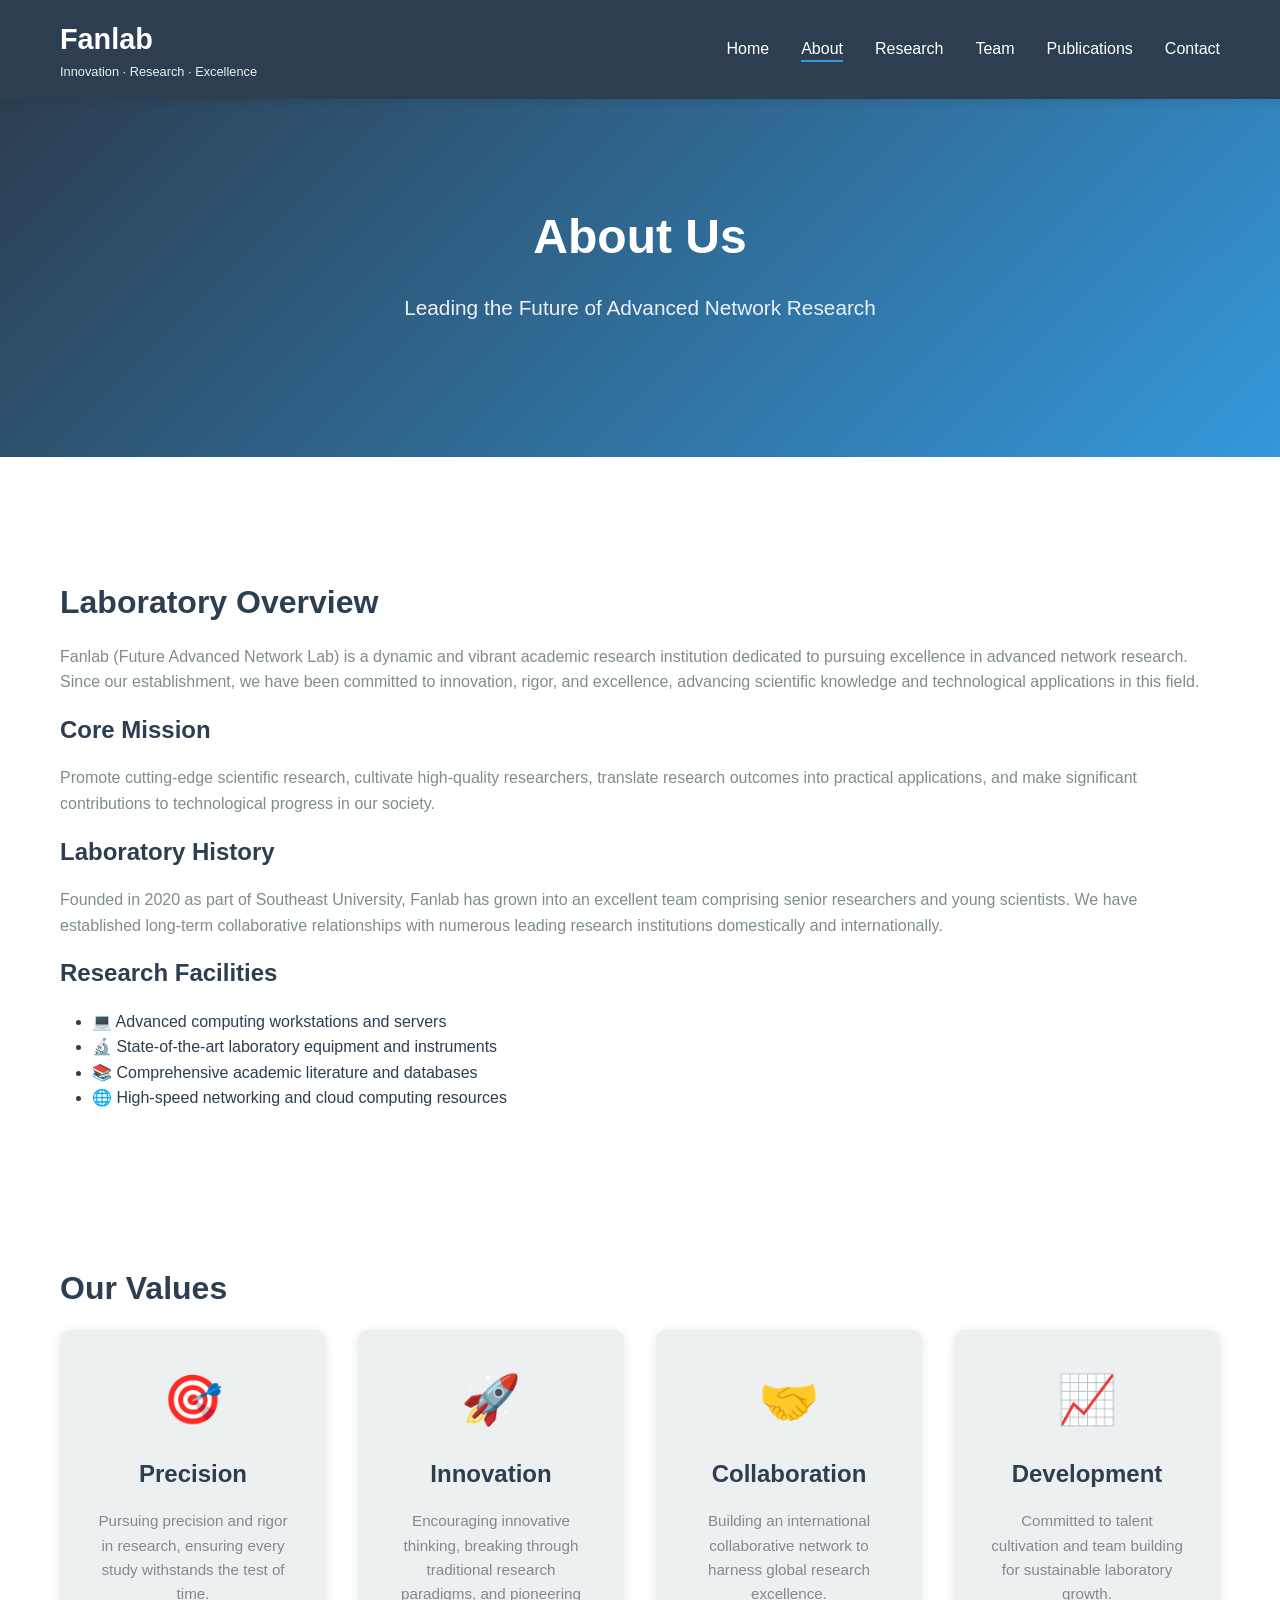
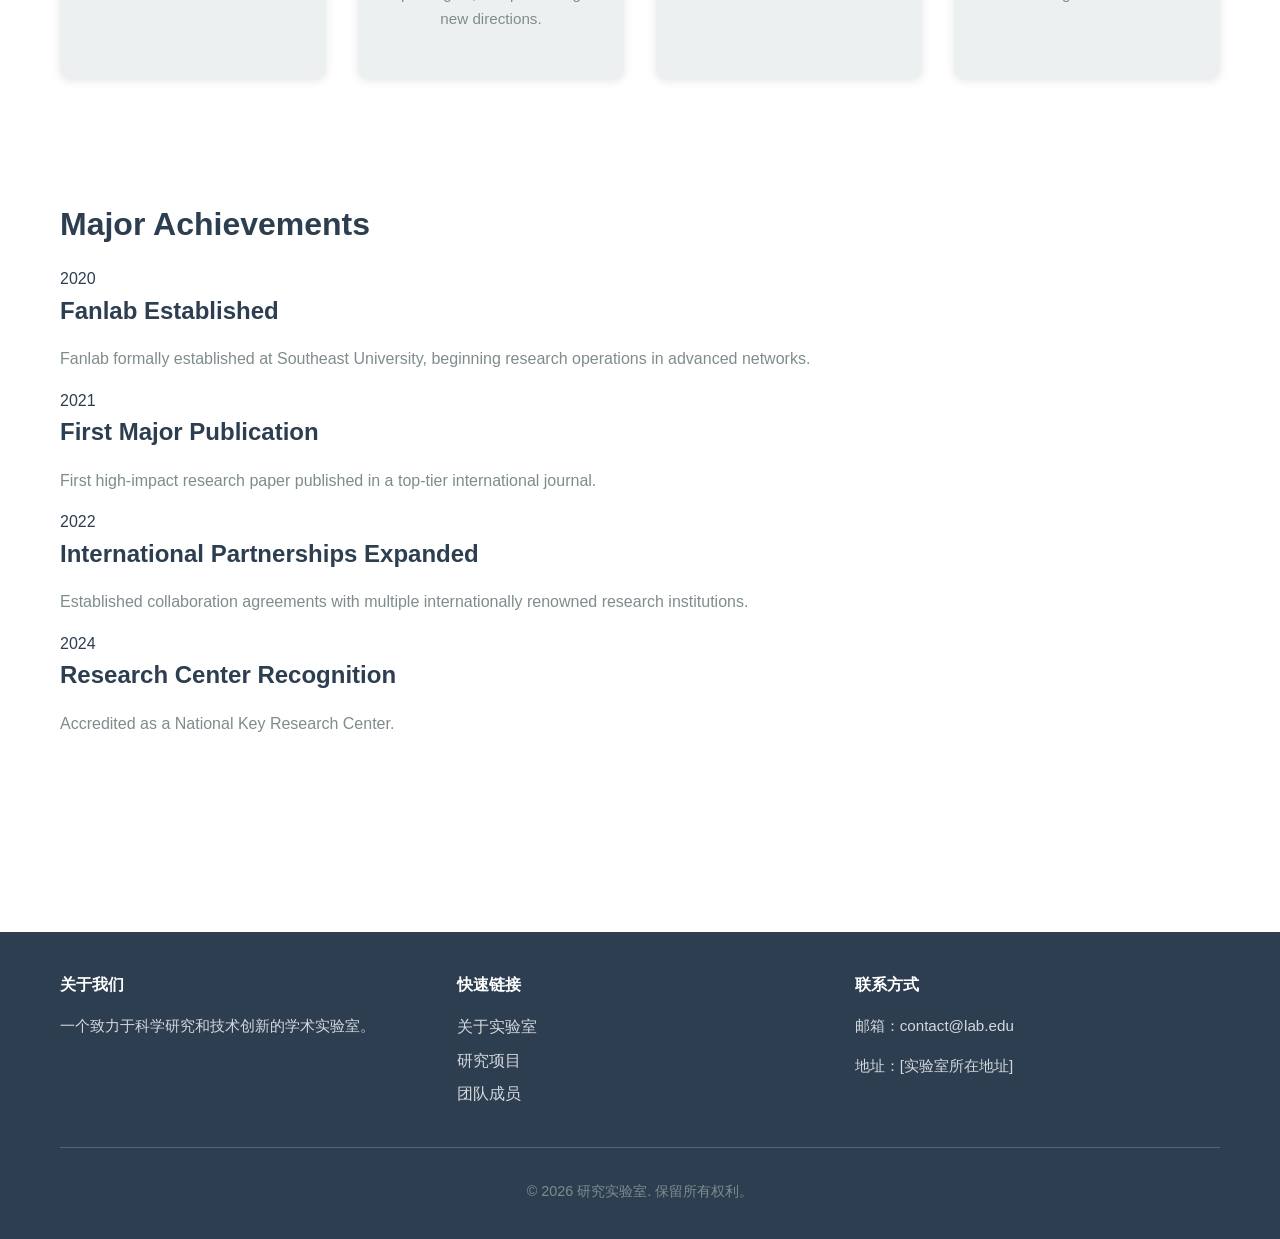
==== pages/about.html @ 56705c12 "update with fablab info" ====
<!DOCTYPE html>
<html lang="en">
<head>
    <meta charset="UTF-8">
    <meta name="viewport" content="width=device-width, initial-scale=1.0">
    <meta name="description" content="About Fanlab - Future Advanced Network Lab">
    <title>About Fanlab</title>
    <link rel="stylesheet" href="../css/style.css">
    <link rel="stylesheet" href="../css/responsive.css">
</head>
<body>
    <!-- 导航栏 -->
    <nav class="navbar">
        <div class="nav-container">
            <div class="logo">
                <h1>Fanlab</h1>
                <p class="tagline">Innovation · Research · Excellence</p>
            </div>
            <button class="menu-toggle" id="menuToggle">☰</button>
            <ul class="nav-menu" id="navMenu">
                <li><a href="../index.html">Home</a></li>
                <li><a href="about.html" class="active">About</a></li>
                <li><a href="research.html">Research</a></li>
                <li><a href="team.html">Team</a></li>
                <li><a href="publications.html">Publications</a></li>
                <li><a href="contact.html">Contact</a></li>
            </ul>
        </div>
    </nav>

    <!-- Hero Section for About -->
    <section class="hero">
        <div class="hero-content">
            <h1>About Us</h1>
            <p>Leading the Future of Advanced Network Research</p>
        </div>
    </section>

    <!-- Main Content -->
    <main>
        <section class="about-intro">
            <div class="container">
                <h2>Laboratory Overview</h2>
                <p>Fanlab (Future Advanced Network Lab) is a dynamic and vibrant academic research institution dedicated to pursuing excellence in advanced network research. Since our establishment, we have been committed to innovation, rigor, and excellence, advancing scientific knowledge and technological applications in this field.</p>
                
                <h3>Core Mission</h3>
                <p>Promote cutting-edge scientific research, cultivate high-quality researchers, translate research outcomes into practical applications, and make significant contributions to technological progress in our society.</p>

                <h3>Laboratory History</h3>
                <p>Founded in 2020 as part of Southeast University, Fanlab has grown into an excellent team comprising senior researchers and young scientists. We have established long-term collaborative relationships with numerous leading research institutions domestically and internationally.</p>

                <h3>Research Facilities</h3>
                <ul style="margin-left: 2rem; margin-bottom: 2rem;">
                    <li>💻 Advanced computing workstations and servers</li>
                    <li>🔬 State-of-the-art laboratory equipment and instruments</li>
                    <li>📚 Comprehensive academic literature and databases</li>
                    <li>🌐 High-speed networking and cloud computing resources</li>
                </ul>
            </div>
        </section>

        <section class="about-values">
            <div class="container">
                <h2>Our Values</h2>
                <div class="grid">
                    <div class="card">
                        <div class="card-icon">🎯</div>
                        <h3>Precision</h3>
                        <p>Pursuing precision and rigor in research, ensuring every study withstands the test of time.</p>
                    </div>
                    <div class="card">
                        <div class="card-icon">🚀</div>
                        <h3>Innovation</h3>
                        <p>Encouraging innovative thinking, breaking through traditional research paradigms, and pioneering new directions.</p>
                    </div>
                    <div class="card">
                        <div class="card-icon">🤝</div>
                        <h3>Collaboration</h3>
                        <p>Building an international collaborative network to harness global research excellence.</p>
                    </div>
                    <div class="card">
                        <div class="card-icon">📈</div>
                        <h3>Development</h3>
                        <p>Committed to talent cultivation and team building for sustainable laboratory growth.</p>
                    </div>
                </div>
            </div>
        </section>

        <section class="achievements">
            <div class="container">
                <h2>Major Achievements</h2>
                <div class="timeline">
                    <div class="timeline-item">
                        <div class="timeline-date">2020</div>
                        <h3>Fanlab Established</h3>
                        <p>Fanlab formally established at Southeast University, beginning research operations in advanced networks.</p>
                    </div>
                    <div class="timeline-item">
                        <div class="timeline-date">2021</div>
                        <h3>First Major Publication</h3>
                        <p>First high-impact research paper published in a top-tier international journal.</p>
                    </div>
                    <div class="timeline-item">
                        <div class="timeline-date">2022</div>
                        <h3>International Partnerships Expanded</h3>
                        <p>Established collaboration agreements with multiple internationally renowned research institutions.</p>
                    </div>
                    <div class="timeline-item">
                        <div class="timeline-date">2024</div>
                        <h3>Research Center Recognition</h3>
                        <p>Accredited as a National Key Research Center.</p>
                    </div>
                </div>
            </div>
        </section>
    </main>

    <!-- Footer -->
    <footer class="footer">
        <div class="container">
            <div class="footer-content">
                <div class="footer-section">
                    <h4>关于我们</h4>
                    <p>一个致力于科学研究和技术创新的学术实验室。</p>
                </div>
                <div class="footer-section">
                    <h4>快速链接</h4>
                    <ul>
                        <li><a href="about.html">关于实验室</a></li>
                        <li><a href="research.html">研究项目</a></li>
                        <li><a href="team.html">团队成员</a></li>
                    </ul>
                </div>
                <div class="footer-section">
                    <h4>联系方式</h4>
                    <p>邮箱：contact@lab.edu</p>
                    <p>地址：[实验室所在地址]</p>
                </div>
            </div>
            <div class="footer-bottom">
                <p>&copy; 2026 研究实验室. 保留所有权利。</p>
            </div>
        </div>
    </footer>

    <script src="../js/main.js"></script>
</body>
</html>
---- css/style.css ----
/* ============================================
   Global Styles
   ============================================ */

:root {
    --primary-color: #2c3e50;
    --secondary-color: #3498db;
    --accent-color: #e74c3c;
    --light-bg: #ecf0f1;
    --white: #ffffff;
    --text-dark: #2c3e50;
    --text-light: #7f8c8d;
    --border-color: #bdc3c7;
    --shadow: 0 2px 10px rgba(0, 0, 0, 0.1);
    --shadow-large: 0 5px 20px rgba(0, 0, 0, 0.15);
}

* {
    margin: 0;
    padding: 0;
    box-sizing: border-box;
}

html {
    scroll-behavior: smooth;
}

body {
    font-family: 'Segoe UI', Tahoma, Geneva, Verdana, sans-serif;
    line-height: 1.6;
    color: var(--text-dark);
    background-color: var(--white);
}

.container {
    max-width: 1200px;
    margin: 0 auto;
    padding: 0 20px;
}

/* ============================================
   Typography
   ============================================ */

h1, h2, h3, h4, h5, h6 {
    color: var(--primary-color);
    margin-bottom: 1rem;
    font-weight: 600;
}

h1 {
    font-size: 2.5rem;
}

h2 {
    font-size: 2rem;
}

h3 {
    font-size: 1.5rem;
}

p {
    color: var(--text-light);
    margin-bottom: 1rem;
}

a {
    text-decoration: none;
    color: var(--secondary-color);
    transition: color 0.3s ease;
}

a:hover {
    color: var(--accent-color);
}

/* ============================================
   Navigation
   ============================================ */

.navbar {
    background-color: var(--primary-color);
    color: var(--white);
    padding: 1rem 0;
    position: sticky;
    top: 0;
    z-index: 100;
    box-shadow: var(--shadow);
}

.nav-container {
    max-width: 1200px;
    margin: 0 auto;
    padding: 0 20px;
    display: flex;
    justify-content: space-between;
    align-items: center;
}

.logo h1 {
    color: var(--white);
    font-size: 1.8rem;
    margin: 0;
}

.tagline {
    font-size: 0.8rem;
    color: var(--light-bg);
    margin: 0;
}

.nav-menu {
    display: flex;
    list-style: none;
    gap: 2rem;
}

.nav-menu a {
    color: var(--white);
    font-weight: 500;
    transition: color 0.3s ease;
    position: relative;
}

.nav-menu a::after {
    content: '';
    position: absolute;
    bottom: -5px;
    left: 0;
    width: 0;
    height: 2px;
    background-color: var(--secondary-color);
    transition: width 0.3s ease;
}

.nav-menu a:hover::after,
.nav-menu a.active::after {
    width: 100%;
}

.menu-toggle {
    display: none;
    background: none;
    border: none;
    color: var(--white);
    font-size: 1.5rem;
    cursor: pointer;
}

/* ============================================
   Hero Section
   ============================================ */

.hero {
    background: linear-gradient(135deg, var(--primary-color) 0%, var(--secondary-color) 100%);
    color: var(--white);
    padding: 100px 20px;
    text-align: center;
}

.hero-content h1 {
    color: var(--white);
    font-size: 3rem;
    margin-bottom: 1rem;
}

.hero-content p {
    color: rgba(255, 255, 255, 0.9);
    font-size: 1.3rem;
    margin-bottom: 2rem;
}

.hero-buttons {
    display: flex;
    gap: 1rem;
    justify-content: center;
    flex-wrap: wrap;
}

/* ============================================
   Buttons
   ============================================ */

.btn {
    display: inline-block;
    padding: 12px 30px;
    border-radius: 5px;
    font-weight: 600;
    transition: all 0.3s ease;
    border: 2px solid transparent;
}

.btn-primary {
    background-color: var(--secondary-color);
    color: var(--white);
}

.btn-primary:hover {
    background-color: #2980b9;
    transform: translateY(-2px);
    box-shadow: var(--shadow-large);
}

.btn-secondary {
    background-color: transparent;
    color: var(--white);
    border-color: var(--white);
}

.btn-secondary:hover {
    background-color: var(--white);
    color: var(--primary-color);
    transform: translateY(-2px);
}

/* ============================================
   Main Content
   ============================================ */

main {
    padding: 60px 0;
}

section {
    padding: 60px 20px;
}

/* ============================================
   Research Areas Section
   ============================================ */

.research-areas {
    background-color: var(--white);
}

.research-areas h2 {
    text-align: center;
    margin-bottom: 50px;
}

.grid {
    display: grid;
    grid-template-columns: repeat(auto-fit, minmax(250px, 1fr));
    gap: 2rem;
}

.card {
    background-color: var(--light-bg);
    padding: 2rem;
    border-radius: 10px;
    text-align: center;
    transition: all 0.3s ease;
    box-shadow: var(--shadow);
}

.card:hover {
    transform: translateY(-10px);
    box-shadow: var(--shadow-large);
    background-color: var(--white);
    border: 2px solid var(--secondary-color);
}

.card-icon {
    font-size: 3rem;
    margin-bottom: 1rem;
}

.card h3 {
    margin-bottom: 1rem;
}

.card p {
    font-size: 0.95rem;
}

/* ============================================
   News Section
   ============================================ */

.news {
    background-color: var(--light-bg);
}

.news h2 {
    text-align: center;
    margin-bottom: 50px;
}

.news-grid {
    display: grid;
    grid-template-columns: repeat(auto-fit, minmax(280px, 1fr));
    gap: 2rem;
    margin-bottom: 2rem;
}

.news-item {
    background-color: var(--white);
    padding: 2rem;
    border-radius: 10px;
    box-shadow: var(--shadow);
    transition: all 0.3s ease;
    border-left: 4px solid var(--secondary-color);
}

.news-item:hover {
    box-shadow: var(--shadow-large);
    transform: translateY(-5px);
}

.news-date {
    color: var(--secondary-color);
    font-weight: 600;
    font-size: 0.9rem;
    margin-bottom: 0.5rem;
}

.news-item h3 {
    margin-bottom: 0.5rem;
}

.news-item a {
    display: inline-block;
    margin-top: 1rem;
    font-weight: 600;
}

/* ============================================
   Statistics Section
   ============================================ */

.statistics {
    background: linear-gradient(135deg, var(--primary-color) 0%, var(--secondary-color) 100%);
    color: var(--white);
    padding: 80px 20px;
}

.stats-grid {
    display: grid;
    grid-template-columns: repeat(auto-fit, minmax(200px, 1fr));
    gap: 2rem;
    text-align: center;
}

.stat-item h3 {
    color: var(--white);
    font-size: 3rem;
    margin-bottom: 0.5rem;
}

.stat-item p {
    color: rgba(255, 255, 255, 0.9);
    font-size: 1.1rem;
}

/* ============================================
   Utility Classes
   ============================================ */

.text-center {
    text-align: center;
}

.text-center .btn {
    margin-top: 2rem;
}

/* ============================================
   Footer
   ============================================ */

.footer {
    background-color: var(--primary-color);
    color: var(--white);
    padding: 40px 20px 20px;
    margin-top: 60px;
}

.footer-content {
    display: grid;
    grid-template-columns: repeat(auto-fit, minmax(250px, 1fr));
    gap: 2rem;
    margin-bottom: 2rem;
}

.footer-section h4 {
    color: var(--white);
    margin-bottom: 1rem;
}

.footer-section p {
    color: rgba(255, 255, 255, 0.8);
    font-size: 0.95rem;
}

.footer-section ul {
    list-style: none;
}

.footer-section ul li {
    margin-bottom: 0.5rem;
}

.footer-section a {
    color: rgba(255, 255, 255, 0.8);
}

.footer-section a:hover {
    color: var(--secondary-color);
}

.footer-bottom {
    text-align: center;
    padding-top: 2rem;
    border-top: 1px solid rgba(255, 255, 255, 0.2);
    color: rgba(255, 255, 255, 0.7);
    font-size: 0.9rem;
}
---- css/responsive.css ----
/* ============================================
   Responsive Design - Tablets (768px - 1024px)
   ============================================ */

@media (max-width: 1024px) {
    h1 {
        font-size: 2rem;
    }

    h2 {
        font-size: 1.7rem;
    }

    .hero-content h1 {
        font-size: 2.2rem;
    }

    .nav-menu {
        gap: 1.5rem;
    }
}

/* ============================================
   Responsive Design - Mobile (below 768px)
   ============================================ */

@media (max-width: 768px) {
    h1 {
        font-size: 1.8rem;
    }

    h2 {
        font-size: 1.5rem;
    }

    h3 {
        font-size: 1.2rem;
    }

    /* Navigation */
    .nav-container {
        flex-wrap: wrap;
    }

    .nav-menu {
        display: none;
        position: absolute;
        top: 60px;
        left: 0;
        right: 0;
        background-color: #1a252f;
        flex-direction: column;
        gap: 0;
        width: 100%;
        padding: 1rem 0;
        box-shadow: var(--shadow);
    }

    .nav-menu.active {
        display: flex;
    }

    .nav-menu li {
        width: 100%;
        padding: 0;
    }

    .nav-menu a {
        display: block;
        padding: 1rem 2rem;
        border-bottom: 1px solid rgba(255, 255, 255, 0.1);
    }

    .nav-menu a::after {
        display: none;
    }

    .menu-toggle {
        display: block;
    }

    /* Logo */
    .logo h1 {
        font-size: 1.3rem;
    }

    .tagline {
        font-size: 0.7rem;
    }

    /* Hero Section */
    .hero {
        padding: 60px 20px;
    }

    .hero-content h1 {
        font-size: 2rem;
    }

    .hero-content p {
        font-size: 1.1rem;
    }

    .hero-buttons {
        flex-direction: column;
        gap: 1rem;
    }

    .btn {
        width: 100%;
        text-align: center;
    }

    /* Sections */
    section {
        padding: 40px 20px;
    }

    /* Grid */
    .grid,
    .news-grid,
    .stats-grid {
        grid-template-columns: 1fr;
    }

    /* Cards */
    .card {
        padding: 1.5rem;
    }

    .card-icon {
        font-size: 2.5rem;
    }

    /* Statistics */
    .statistics {
        padding: 60px 20px;
    }

    .stat-item h3 {
        font-size: 2.5rem;
    }

    /* Footer */
    .footer-content {
        grid-template-columns: 1fr;
        gap: 1.5rem;
    }
}

/* ============================================
   Responsive Design - Small Mobile (below 480px)
   ============================================ */

@media (max-width: 480px) {
    h1 {
        font-size: 1.5rem;
    }

    h2 {
        font-size: 1.3rem;
    }

    h3 {
        font-size: 1rem;
    }

    /* Logo */
    .logo h1 {
        font-size: 1.1rem;
    }

    /* Hero Section */
    .hero {
        padding: 40px 15px;
    }

    .hero-content h1 {
        font-size: 1.6rem;
    }

    .hero-content p {
        font-size: 1rem;
    }

    /* Sections */
    section {
        padding: 30px 15px;
    }

    /* Buttons */
    .btn {
        padding: 10px 20px;
        font-size: 0.9rem;
    }

    /* Cards */
    .card {
        padding: 1.2rem;
    }

    .card-icon {
        font-size: 2rem;
    }

    .card h3 {
        margin-bottom: 0.5rem;
    }

    /* News */
    .news-item {
        padding: 1.5rem;
    }

    /* Statistics */
    .stat-item h3 {
        font-size: 2rem;
    }

    .stat-item p {
        font-size: 0.95rem;
    }

    /* Footer */
    .footer {
        padding: 30px 15px 15px;
    }

    .footer-section h4 {
        font-size: 1rem;
    }

    .footer-section p,
    .footer-section a {
        font-size: 0.85rem;
    }

    .footer-bottom {
        font-size: 0.8rem;
    }

    .container {
        padding: 0 15px;
    }
}

/* ============================================
   Responsive Design - Extra Small (below 320px)
   ============================================ */

@media (max-width: 320px) {
    h1 {
        font-size: 1.3rem;
    }

    .logo h1 {
        font-size: 0.9rem;
    }

    .hero-content h1 {
        font-size: 1.3rem;
    }

    .stat-item h3 {
        font-size: 1.8rem;
    }
}

/* ============================================
   Print Styles
   ============================================ */

@media print {
    .navbar,
    .footer,
    .hero-buttons {
        display: none;
    }

    body {
        font-size: 12pt;
        line-height: 1.5;
    }

    section {
        page-break-inside: avoid;
    }

    a {
        text-decoration: underline;
    }
}
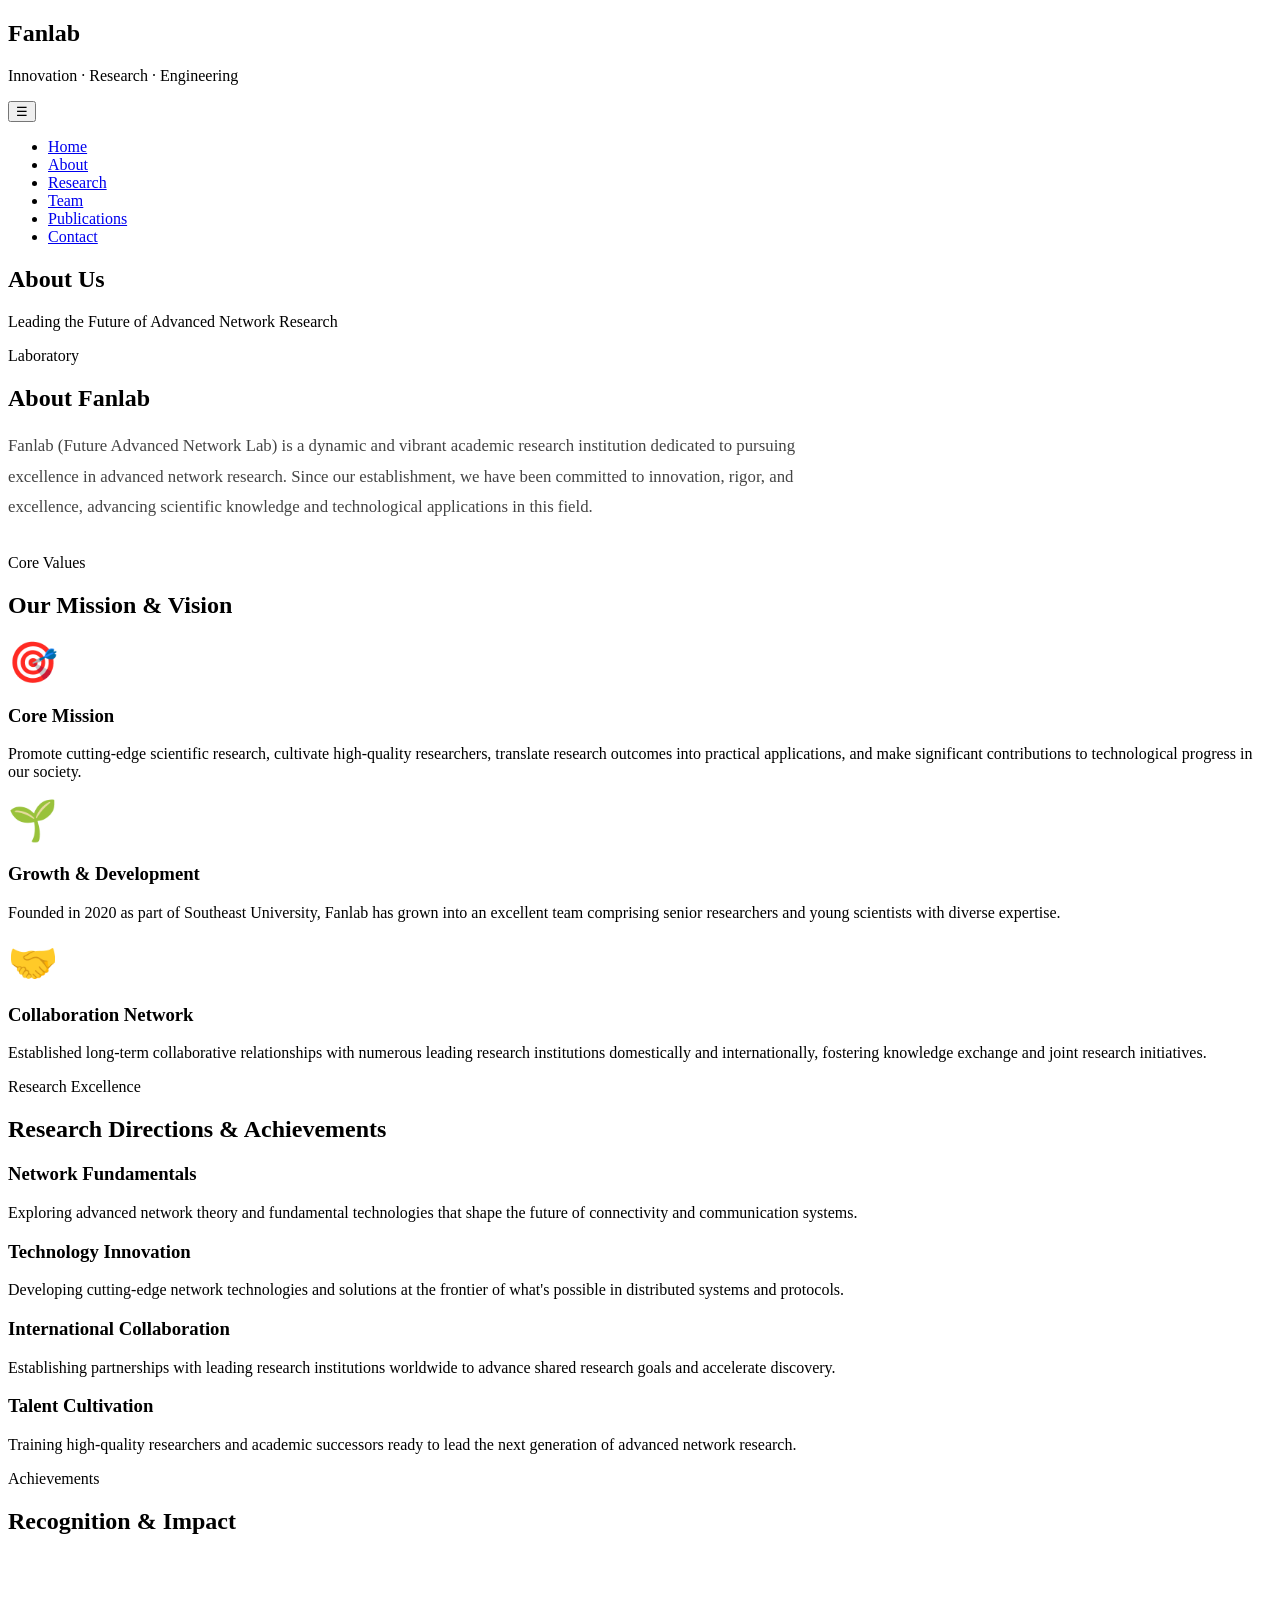
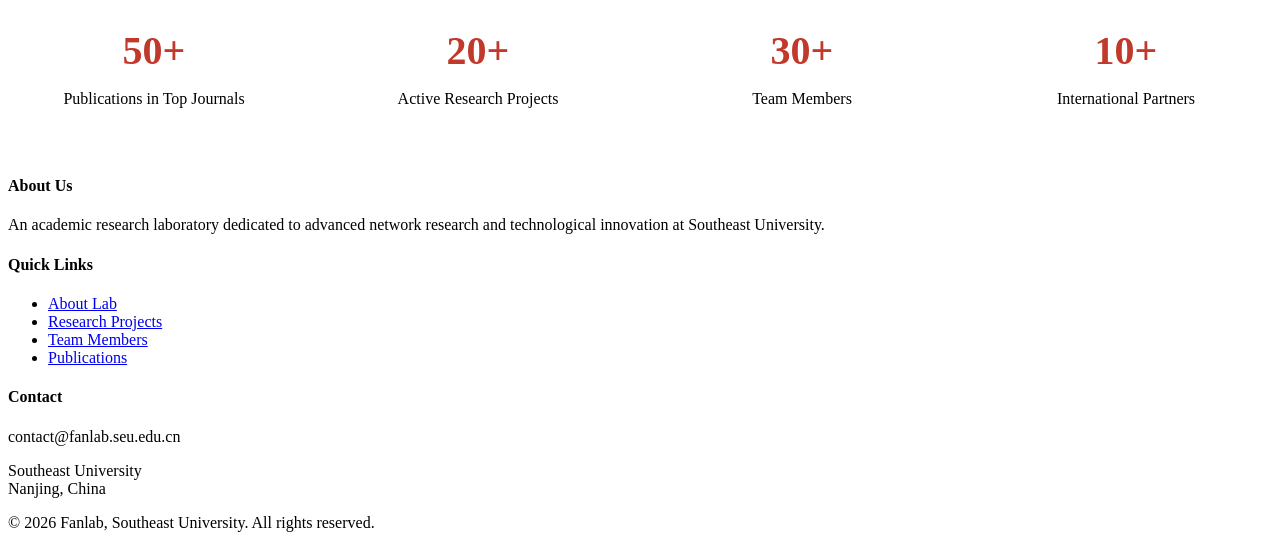
==== commit bb87692c: "Fanlab update2" ====
--- a/pages/about.html
+++ b/pages/about.html
@@ -4,17 +4,18 @@
     <meta charset="UTF-8">
     <meta name="viewport" content="width=device-width, initial-scale=1.0">
     <meta name="description" content="About Fanlab - Future Advanced Network Lab">
-    <title>About Fanlab</title>
-    <link rel="stylesheet" href="../css/style.css">
-    <link rel="stylesheet" href="../css/responsive.css">
+    <title>About - Fanlab</title>
+    <link rel="preconnect" href="https://fonts.googleapis.com">
+    <link href="https://fonts.googleapis.com/css2?family=Libre+Baskerville:ital,wght@0,400;0,700;1,400&family=DM+Sans:wght@300;400;500;600&display=swap" rel="stylesheet">
+    <link rel="stylesheet" href="../css/unified.css">
 </head>
 <body>
-    <!-- 导航栏 -->
+    <!-- Navbar -->
     <nav class="navbar">
         <div class="nav-container">
             <div class="logo">
                 <h1>Fanlab</h1>
-                <p class="tagline">Innovation · Research · Excellence</p>
+                <p class="tagline">Innovation · Research · Engineering</p>
             </div>
             <button class="menu-toggle" id="menuToggle">☰</button>
             <ul class="nav-menu" id="navMenu">
@@ -28,88 +29,108 @@
         </div>
     </nav>
 
-    <!-- Hero Section for About -->
+    <!-- Hero -->
     <section class="hero">
         <div class="hero-content">
             <h1>About Us</h1>
             <p>Leading the Future of Advanced Network Research</p>
+            <div class="hero-rule"></div>
         </div>
     </section>
 
     <!-- Main Content -->
     <main>
-        <section class="about-intro">
+        <!-- Overview -->
+        <section class="section">
             <div class="container">
-                <h2>Laboratory Overview</h2>
-                <p>Fanlab (Future Advanced Network Lab) is a dynamic and vibrant academic research institution dedicated to pursuing excellence in advanced network research. Since our establishment, we have been committed to innovation, rigor, and excellence, advancing scientific knowledge and technological applications in this field.</p>
-                
-                <h3>Core Mission</h3>
-                <p>Promote cutting-edge scientific research, cultivate high-quality researchers, translate research outcomes into practical applications, and make significant contributions to technological progress in our society.</p>
-
-                <h3>Laboratory History</h3>
-                <p>Founded in 2020 as part of Southeast University, Fanlab has grown into an excellent team comprising senior researchers and young scientists. We have established long-term collaborative relationships with numerous leading research institutions domestically and internationally.</p>
-
-                <h3>Research Facilities</h3>
-                <ul style="margin-left: 2rem; margin-bottom: 2rem;">
-                    <li>💻 Advanced computing workstations and servers</li>
-                    <li>🔬 State-of-the-art laboratory equipment and instruments</li>
-                    <li>📚 Comprehensive academic literature and databases</li>
-                    <li>🌐 High-speed networking and cloud computing resources</li>
-                </ul>
+                <div class="section-header">
+                    <span class="label">Laboratory</span>
+                    <h2>About Fanlab</h2>
+                </div>
+                <p style="font-size: 1.05rem; color: #444; max-width: 800px; margin-bottom: 2rem; line-height: 1.8;">
+                    Fanlab (Future Advanced Network Lab) is a dynamic and vibrant academic research institution dedicated to pursuing excellence in advanced network research. Since our establishment, we have been committed to innovation, rigor, and excellence, advancing scientific knowledge and technological applications in this field.
+                </p>
             </div>
         </section>
 
-        <section class="about-values">
+        <!-- Mission & Values -->
+        <section class="section alt">
             <div class="container">
-                <h2>Our Values</h2>
+                <div class="section-header">
+                    <span class="label">Core Values</span>
+                    <h2>Our Mission & Vision</h2>
+                </div>
                 <div class="grid">
                     <div class="card">
-                        <div class="card-icon">🎯</div>
-                        <h3>Precision</h3>
-                        <p>Pursuing precision and rigor in research, ensuring every study withstands the test of time.</p>
+                        <div style="font-size: 2.5rem; margin-bottom: 1rem;">🎯</div>
+                        <h3>Core Mission</h3>
+                        <p>Promote cutting-edge scientific research, cultivate high-quality researchers, translate research outcomes into practical applications, and make significant contributions to technological progress in our society.</p>
                     </div>
                     <div class="card">
-                        <div class="card-icon">🚀</div>
-                        <h3>Innovation</h3>
-                        <p>Encouraging innovative thinking, breaking through traditional research paradigms, and pioneering new directions.</p>
+                        <div style="font-size: 2.5rem; margin-bottom: 1rem;">🌱</div>
+                        <h3>Growth & Development</h3>
+                        <p>Founded in 2020 as part of Southeast University, Fanlab has grown into an excellent team comprising senior researchers and young scientists with diverse expertise.</p>
                     </div>
                     <div class="card">
-                        <div class="card-icon">🤝</div>
-                        <h3>Collaboration</h3>
-                        <p>Building an international collaborative network to harness global research excellence.</p>
-                    </div>
-                    <div class="card">
-                        <div class="card-icon">📈</div>
-                        <h3>Development</h3>
-                        <p>Committed to talent cultivation and team building for sustainable laboratory growth.</p>
+                        <div style="font-size: 2.5rem; margin-bottom: 1rem;">🤝</div>
+                        <h3>Collaboration Network</h3>
+                        <p>Established long-term collaborative relationships with numerous leading research institutions domestically and internationally, fostering knowledge exchange and joint research initiatives.</p>
                     </div>
                 </div>
             </div>
         </section>
 
-        <section class="achievements">
+        <!-- Research Directions -->
+        <section class="section">
             <div class="container">
-                <h2>Major Achievements</h2>
-                <div class="timeline">
-                    <div class="timeline-item">
-                        <div class="timeline-date">2020</div>
-                        <h3>Fanlab Established</h3>
-                        <p>Fanlab formally established at Southeast University, beginning research operations in advanced networks.</p>
+                <div class="section-header">
+                    <span class="label">Research Excellence</span>
+                    <h2>Research Directions & Achievements</h2>
+                </div>
+                <div class="grid">
+                    <div class="card">
+                        <h3>Network Fundamentals</h3>
+                        <p>Exploring advanced network theory and fundamental technologies that shape the future of connectivity and communication systems.</p>
                     </div>
-                    <div class="timeline-item">
-                        <div class="timeline-date">2021</div>
-                        <h3>First Major Publication</h3>
-                        <p>First high-impact research paper published in a top-tier international journal.</p>
+                    <div class="card">
+                        <h3>Technology Innovation</h3>
+                        <p>Developing cutting-edge network technologies and solutions at the frontier of what's possible in distributed systems and protocols.</p>
                     </div>
-                    <div class="timeline-item">
-                        <div class="timeline-date">2022</div>
-                        <h3>International Partnerships Expanded</h3>
-                        <p>Established collaboration agreements with multiple internationally renowned research institutions.</p>
+                    <div class="card">
+                        <h3>International Collaboration</h3>
+                        <p>Establishing partnerships with leading research institutions worldwide to advance shared research goals and accelerate discovery.</p>
                     </div>
-                    <div class="timeline-item">
-                        <div class="timeline-date">2024</div>
-                        <h3>Research Center Recognition</h3>
-                        <p>Accredited as a National Key Research Center.</p>
+                    <div class="card">
+                        <h3>Talent Cultivation</h3>
+                        <p>Training high-quality researchers and academic successors ready to lead the next generation of advanced network research.</p>
+                    </div>
+                </div>
+            </div>
+        </section>
+
+        <!-- Recognition -->
+        <section class="section alt">
+            <div class="container">
+                <div class="section-header">
+                    <span class="label">Achievements</span>
+                    <h2>Recognition & Impact</h2>
+                </div>
+                <div style="display: grid; grid-template-columns: repeat(auto-fit, minmax(200px, 1fr)); gap: 2rem;">
+                    <div style="padding: 2rem; background: var(--white); border-radius: var(--radius); border: 1px solid var(--border); text-align: center;">
+                        <h3 style="color: #c0392b; font-size: 2.5rem; margin-bottom: .5rem;">50+</h3>
+                        <p style="color: var(--muted);">Publications in Top Journals</p>
+                    </div>
+                    <div style="padding: 2rem; background: var(--white); border-radius: var(--radius); border: 1px solid var(--border); text-align: center;">
+                        <h3 style="color: #c0392b; font-size: 2.5rem; margin-bottom: .5rem;">20+</h3>
+                        <p style="color: var(--muted);">Active Research Projects</p>
+                    </div>
+                    <div style="padding: 2rem; background: var(--white); border-radius: var(--radius); border: 1px solid var(--border); text-align: center;">
+                        <h3 style="color: #c0392b; font-size: 2.5rem; margin-bottom: .5rem;">30+</h3>
+                        <p style="color: var(--muted);">Team Members</p>
+                    </div>
+                    <div style="padding: 2rem; background: var(--white); border-radius: var(--radius); border: 1px solid var(--border); text-align: center;">
+                        <h3 style="color: #c0392b; font-size: 2.5rem; margin-bottom: .5rem;">10+</h3>
+                        <p style="color: var(--muted);">International Partners</p>
                     </div>
                 </div>
             </div>
@@ -121,29 +142,34 @@
         <div class="container">
             <div class="footer-content">
                 <div class="footer-section">
-                    <h4>关于我们</h4>
-                    <p>一个致力于科学研究和技术创新的学术实验室。</p>
+                    <h4>About Us</h4>
+                    <p>An academic research laboratory dedicated to advanced network research and technological innovation at Southeast University.</p>
                 </div>
                 <div class="footer-section">
-                    <h4>快速链接</h4>
+                    <h4>Quick Links</h4>
                     <ul>
-                        <li><a href="about.html">关于实验室</a></li>
-                        <li><a href="research.html">研究项目</a></li>
-                        <li><a href="team.html">团队成员</a></li>
+                        <li><a href="about.html">About Lab</a></li>
+                        <li><a href="research.html">Research Projects</a></li>
+                        <li><a href="team.html">Team Members</a></li>
+                        <li><a href="publications.html">Publications</a></li>
                     </ul>
                 </div>
                 <div class="footer-section">
-                    <h4>联系方式</h4>
-                    <p>邮箱：contact@lab.edu</p>
-                    <p>地址：[实验室所在地址]</p>
+                    <h4>Contact</h4>
+                    <p>contact@fanlab.seu.edu.cn</p>
+                    <p style="margin-top: 0.5rem;">Southeast University<br>Nanjing, China</p>
                 </div>
             </div>
             <div class="footer-bottom">
-                <p>&copy; 2026 研究实验室. 保留所有权利。</p>
+                <p>&copy; 2026 <span style="color: var(--gold);">Fanlab</span>, Southeast University. All rights reserved.</p>
             </div>
         </div>
     </footer>
 
-    <script src="../js/main.js"></script>
+    <script>
+        document.getElementById('menuToggle').addEventListener('click', () => {
+            document.getElementById('navMenu').classList.toggle('open');
+        });
+    </script>
 </body>
 </html>
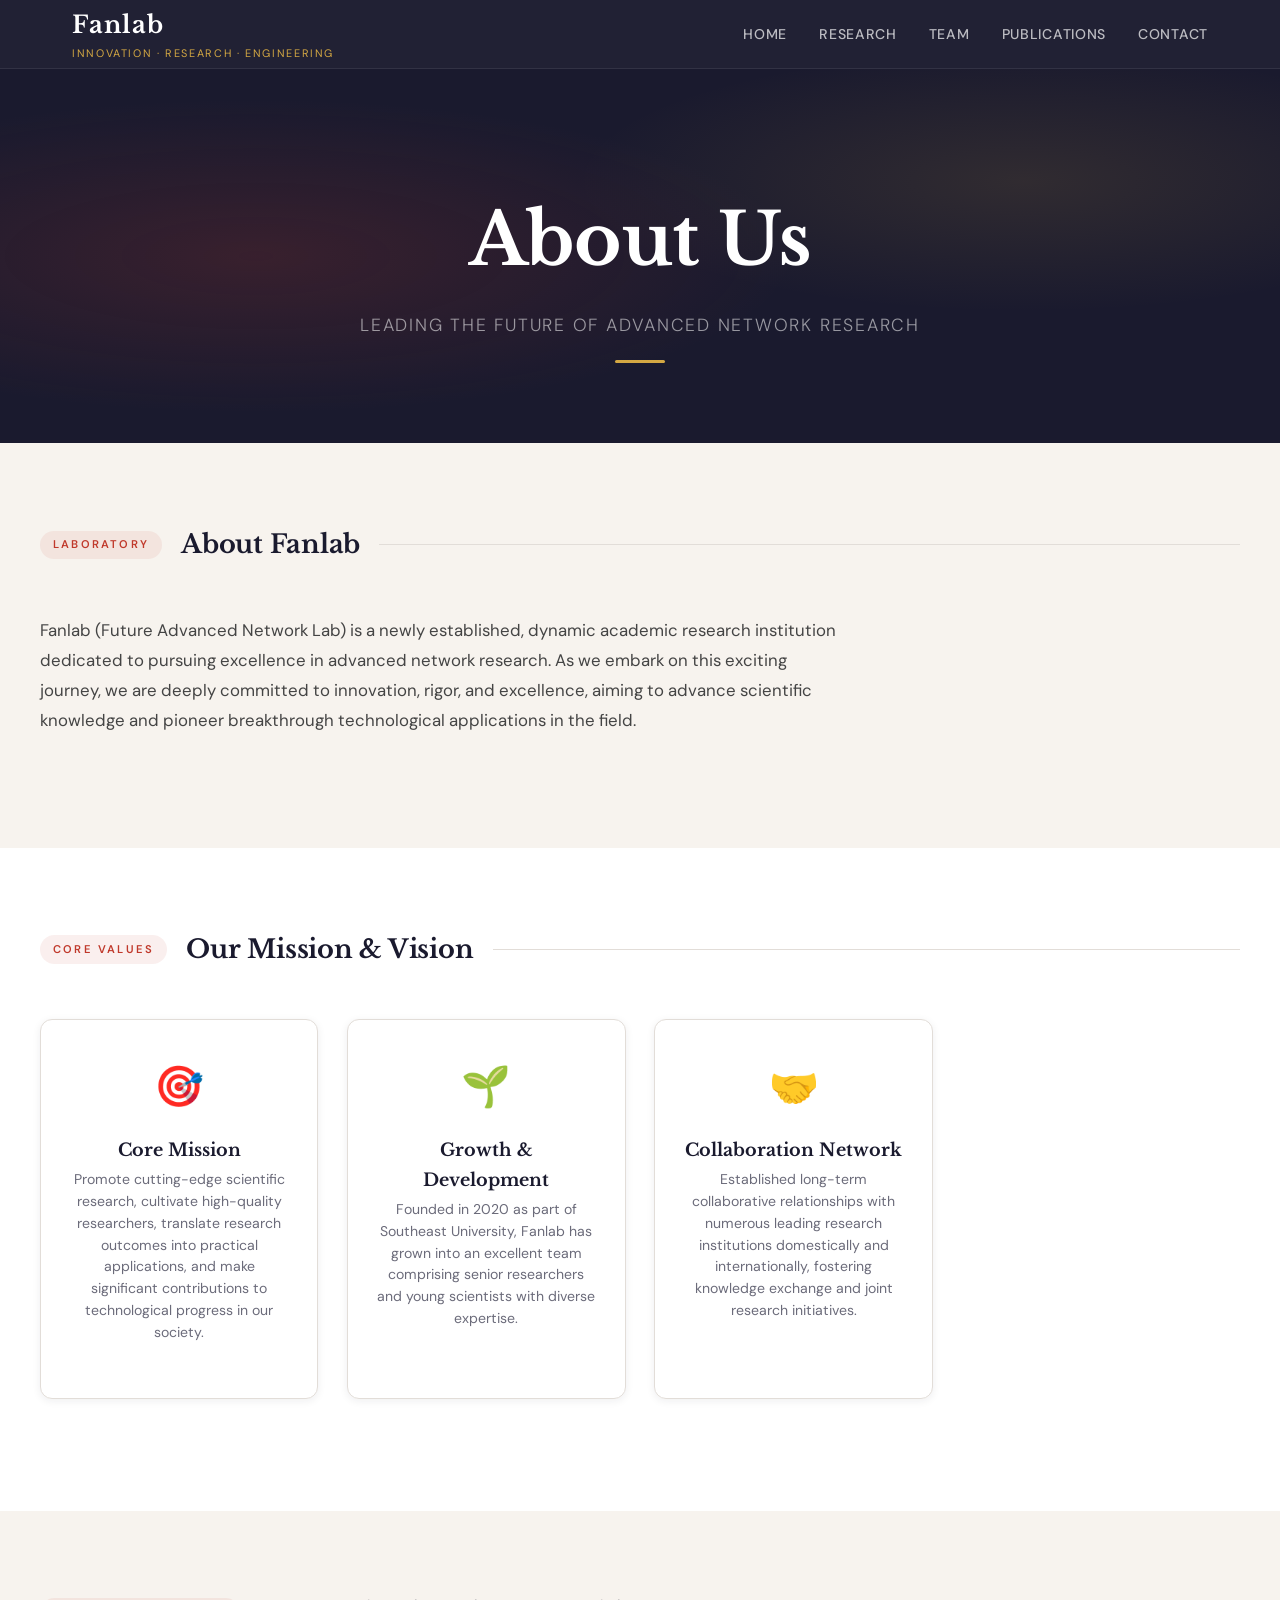
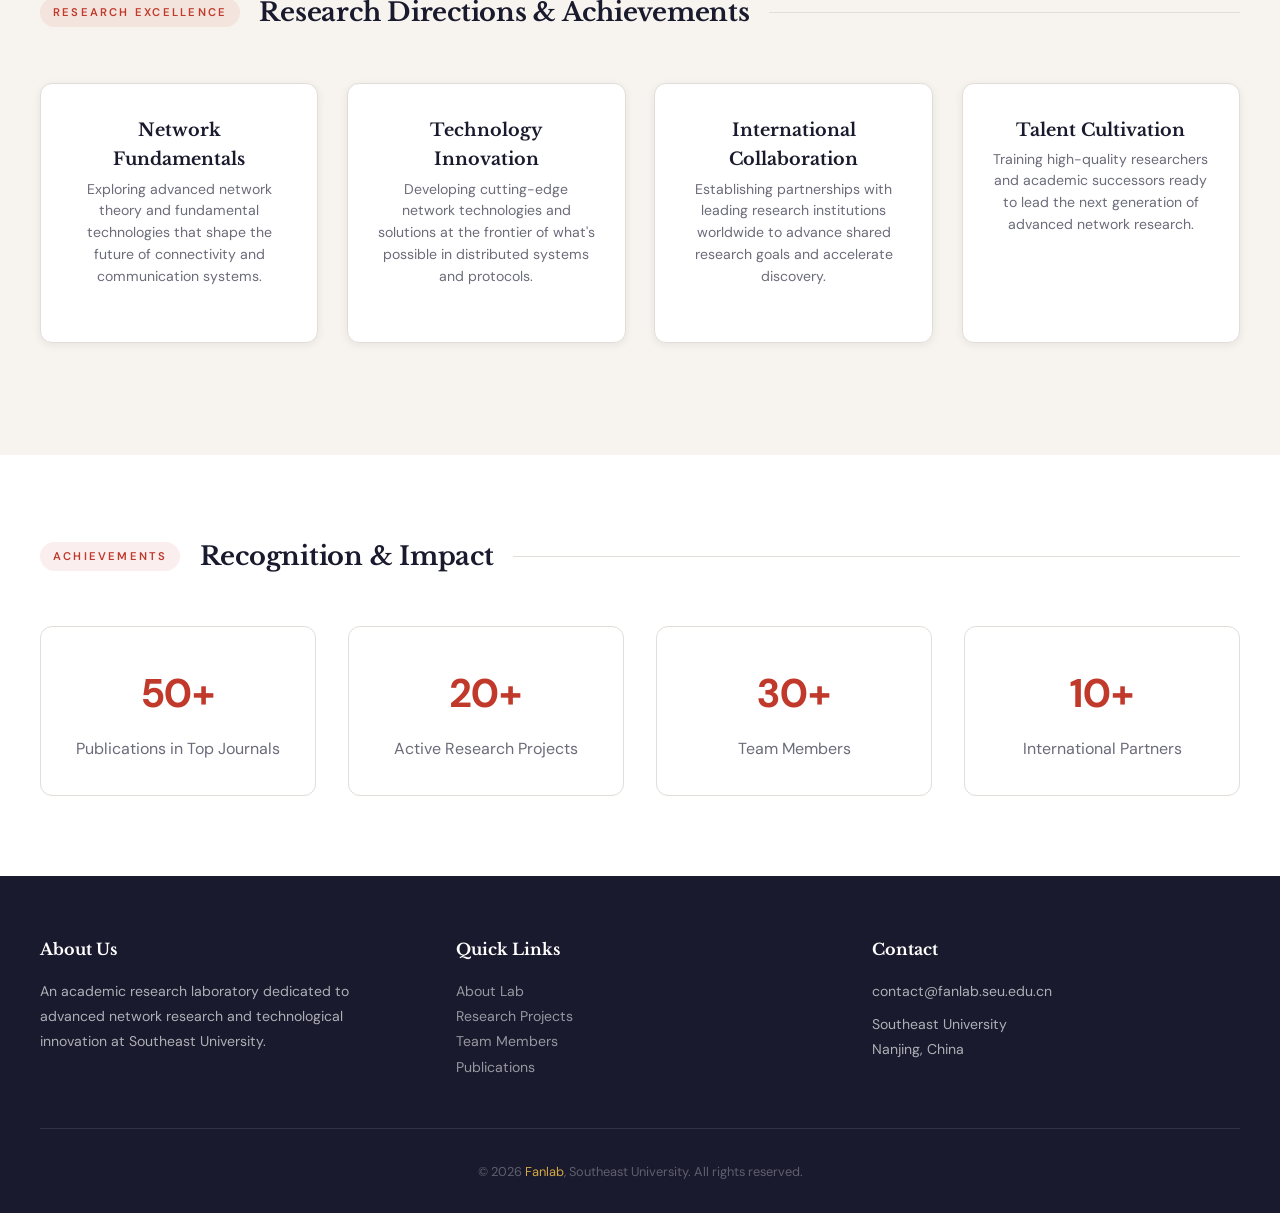
==== commit d41b9864: "update Website" ====
--- a/pages/about.html
+++ b/pages/about.html
@@ -20,7 +20,6 @@
             <button class="menu-toggle" id="menuToggle">☰</button>
             <ul class="nav-menu" id="navMenu">
                 <li><a href="../index.html">Home</a></li>
-                <li><a href="about.html" class="active">About</a></li>
                 <li><a href="research.html">Research</a></li>
                 <li><a href="team.html">Team</a></li>
                 <li><a href="publications.html">Publications</a></li>
@@ -48,8 +47,7 @@
                     <h2>About Fanlab</h2>
                 </div>
                 <p style="font-size: 1.05rem; color: #444; max-width: 800px; margin-bottom: 2rem; line-height: 1.8;">
-                    Fanlab (Future Advanced Network Lab) is a dynamic and vibrant academic research institution dedicated to pursuing excellence in advanced network research. Since our establishment, we have been committed to innovation, rigor, and excellence, advancing scientific knowledge and technological applications in this field.
-                </p>
+                    Fanlab (Future Advanced Network Lab) is a newly established, dynamic academic research institution dedicated to pursuing excellence in advanced network research. As we embark on this exciting journey, we are deeply committed to innovation, rigor, and excellence, aiming to advance scientific knowledge and pioneer breakthrough technological applications in the field.                </p>
             </div>
         </section>
 
--- a/css/unified.css
+++ b/css/unified.css
@@ -0,0 +1,341 @@
+/* ════════════════════════════════════════════════════════════════
+   UNIFIED THEME - FANLAB WEBSITE STYLE
+   Based on Team Page Design
+════════════════════════════════════════════════════════════════ */
+
+/* ── Reset & Base ── */
+*, *::before, *::after { box-sizing: border-box; margin: 0; padding: 0; }
+
+:root {
+    --ink:        #1a1a2e;
+    --accent:     #c0392b;
+    --gold:       #d4a843;
+    --sand:       #f7f3ee;
+    --white:      #ffffff;
+    --muted:      #6b6b7a;
+    --border:     #e2ddd8;
+    --shadow-sm:  0 2px 8px rgba(26,26,46,.07);
+    --shadow-md:  0 8px 30px rgba(26,26,46,.12);
+    --shadow-lg:  0 20px 60px rgba(26,26,46,.18);
+    --font-serif: 'Libre Baskerville', Georgia, serif;
+    --font-sans:  'DM Sans', system-ui, sans-serif;
+    --radius:     12px;
+}
+
+html { scroll-behavior: smooth; }
+
+body {
+    font-family: var(--font-sans);
+    background: var(--sand);
+    color: var(--ink);
+    line-height: 1.7;
+}
+
+/* ── Navbar ── */
+.navbar {
+    position: sticky; top: 0; z-index: 100;
+    background: rgba(26,26,46,.97);
+    backdrop-filter: blur(12px);
+    border-bottom: 1px solid rgba(255,255,255,.08);
+}
+.nav-container {
+    max-width: 1200px; margin: 0 auto;
+    padding: 0 2rem;
+    display: flex; align-items: center; justify-content: space-between;
+    height: 68px;
+}
+.logo h1 {
+    font-family: var(--font-serif);
+    font-size: 1.5rem; color: var(--white);
+    letter-spacing: .04em;
+}
+.logo .tagline {
+    font-size: .68rem; color: var(--gold);
+    letter-spacing: .15em; text-transform: uppercase;
+    margin-top: -2px;
+}
+.nav-menu {
+    display: flex; gap: 2rem; list-style: none;
+}
+.nav-menu a {
+    font-size: .88rem; color: rgba(255,255,255,.7);
+    text-decoration: none; letter-spacing: .05em;
+    text-transform: uppercase; font-weight: 500;
+    transition: color .2s;
+}
+.nav-menu a:hover, .nav-menu a.active { color: var(--white); }
+.nav-menu a.active { border-bottom: 2px solid var(--gold); padding-bottom: 2px; }
+.menu-toggle { 
+    display: none; background: none; border: none; 
+    color: white; font-size: 1.5rem; cursor: pointer; 
+}
+
+/* ── Hero ── */
+.hero {
+    background: var(--ink);
+    padding: 110px 2rem 80px;
+    text-align: center;
+    position: relative;
+    overflow: hidden;
+}
+.hero::before {
+    content: '';
+    position: absolute; inset: 0;
+    background: 
+        radial-gradient(ellipse 60% 60% at 20% 50%, rgba(192,57,43,.18) 0%, transparent 70%),
+        radial-gradient(ellipse 50% 50% at 80% 30%, rgba(212,168,67,.12) 0%, transparent 70%);
+}
+.hero-content { position: relative; z-index: 1; }
+.hero-content h1 {
+    font-family: var(--font-serif);
+    font-size: clamp(2.8rem, 6vw, 4.5rem);
+    color: var(--white);
+    letter-spacing: -.01em;
+    margin-bottom: .6rem;
+}
+.hero-content p {
+    font-size: 1.1rem; color: rgba(255,255,255,.55);
+    letter-spacing: .1em; text-transform: uppercase;
+    font-weight: 300;
+}
+.hero-rule {
+    width: 50px; height: 3px;
+    background: var(--gold);
+    margin: 1.2rem auto 0;
+    border-radius: 2px;
+}
+
+/* ── Section wrapper ── */
+.section { padding: 80px 2rem; }
+.section.alt { background: var(--white); }
+
+.container { max-width: 1200px; margin: 0 auto; }
+
+.section-header {
+    display: flex; align-items: center; gap: 1.2rem;
+    margin-bottom: 3rem;
+}
+.section-header h2 {
+    font-family: var(--font-serif);
+    font-size: 1.6rem; color: var(--ink);
+    letter-spacing: -.01em;
+}
+.section-header::after {
+    content: '';
+    flex: 1; height: 1px;
+    background: var(--border);
+}
+.section-header .label {
+    font-size: .7rem; letter-spacing: .2em;
+    text-transform: uppercase; color: var(--accent);
+    font-weight: 600;
+    background: rgba(192,57,43,.08);
+    padding: .3rem .8rem; border-radius: 20px;
+    white-space: nowrap;
+}
+
+/* ── Main Content Sections ── */
+main { position: relative; }
+
+/* ── Grid Layouts ── */
+.grid, .team-grid, .card-grid {
+    display: grid;
+    grid-template-columns: repeat(auto-fill, minmax(260px, 1fr));
+    gap: 1.8rem;
+    margin-bottom: 2rem;
+}
+
+/* ── Cards ── */
+.card, .member-card, .item-card {
+    background: var(--white);
+    border-radius: var(--radius);
+    padding: 2rem 1.8rem;
+    text-align: center;
+    box-shadow: var(--shadow-sm);
+    border: 1px solid var(--border);
+    transition: transform .28s ease, box-shadow .28s ease;
+    display: flex; flex-direction: column;
+    position: relative;
+    overflow: hidden;
+}
+.card::after, .member-card::after, .item-card::after {
+    content: '';
+    position: absolute; top: 0; left: 0; right: 0;
+    height: 3px;
+    background: linear-gradient(90deg, var(--accent), var(--gold));
+    transform: scaleX(0);
+    transform-origin: left;
+    transition: transform .3s ease;
+}
+.card:hover, .member-card:hover, .item-card:hover { 
+    transform: translateY(-6px); 
+    box-shadow: var(--shadow-lg); 
+}
+.card:hover::after, .member-card:hover::after, .item-card:hover::after { 
+    transform: scaleX(1); 
+}
+
+.card-icon, .member-avatar {
+    width: 70px; height: 70px;
+    background: linear-gradient(135deg, #e8e4de, #d4cfc8);
+    border-radius: 50%;
+    display: flex; align-items: center; justify-content: center;
+    font-size: 2rem;
+    margin: 0 auto 1.1rem;
+}
+
+.card h3, .member-card h3, .item-card h3 {
+    font-family: var(--font-serif);
+    font-size: 1.1rem; margin-bottom: .2rem;
+    color: var(--ink);
+}
+
+.card .position, .member-card .position, .item-card .position {
+    color: var(--accent); font-weight: 600;
+    font-size: .72rem; letter-spacing: .1em;
+    text-transform: uppercase; margin-bottom: .8rem;
+}
+
+.card p, .member-card p, .item-card p {
+    font-size: .88rem; color: var(--muted);
+    flex: 1; margin-bottom: 1.4rem;
+    line-height: 1.55;
+}
+
+/* ── Buttons ── */
+.card-actions, .btn-group {
+    display: flex; gap: .7rem; justify-content: center;
+    flex-wrap: wrap;
+}
+
+.btn {
+    display: inline-flex; align-items: center; gap: .4rem;
+    padding: .45rem 1.1rem;
+    border-radius: 6px;
+    font-size: .78rem; font-weight: 600;
+    letter-spacing: .04em;
+    text-decoration: none;
+    transition: all .2s ease;
+    font-family: var(--font-sans);
+    cursor: pointer;
+    border: none;
+}
+.btn-primary {
+    background: var(--ink);
+    color: var(--white);
+    border: 1.5px solid var(--ink);
+}
+.btn-primary:hover {
+    background: var(--accent);
+    border-color: var(--accent);
+}
+.btn-secondary {
+    background: transparent;
+    color: var(--ink);
+    border: 1.5px solid var(--border);
+}
+.btn-secondary:hover {
+    border-color: var(--ink);
+    background: var(--sand);
+}
+
+/* ── Tags & Labels ── */
+.tag {
+    display: inline-flex; align-items: center; gap: .5rem;
+    background: var(--white);
+    border: 1px solid var(--border);
+    border-radius: 50px;
+    padding: .55rem 1.2rem;
+    font-size: .83rem;
+    color: var(--ink);
+    font-weight: 500;
+    transition: all .2s;
+}
+.tag:hover {
+    background: var(--ink);
+    color: var(--white);
+    border-color: var(--ink);
+}
+
+/* ── Info Box ── */
+.info-box {
+    background: var(--white);
+    border-radius: var(--radius);
+    padding: 3rem;
+    text-align: center;
+    border: 1px dashed var(--border);
+}
+.info-box p { color: var(--muted); font-size: .95rem; }
+.info-box a { color: var(--accent); font-weight: 600; text-decoration: none; }
+.info-box a:hover { text-decoration: underline; }
+.info-box-icon { font-size: 2.5rem; margin-bottom: 1rem; }
+
+/* ── Text utilities ── */
+.text-center { text-align: center; }
+.text-accent { color: var(--accent); }
+.text-muted { color: var(--muted); }
+
+/* ── Footer ── */
+.footer {
+    background: var(--ink);
+    color: rgba(255,255,255,.65);
+    padding: 60px 2rem 30px;
+}
+.footer-content {
+    max-width: 1200px; margin: 0 auto;
+    display: grid;
+    grid-template-columns: repeat(auto-fit, minmax(220px, 1fr));
+    gap: 3rem;
+    padding-bottom: 3rem;
+    border-bottom: 1px solid rgba(255,255,255,.1);
+}
+.footer-section h4 {
+    font-family: var(--font-serif);
+    color: var(--white); margin-bottom: 1rem; font-size: 1rem;
+}
+.footer-section p, .footer-section li { font-size: .88rem; line-height: 1.8; }
+.footer-section ul { list-style: none; }
+.footer-section a { color: rgba(255,255,255,.55); text-decoration: none; transition: color .2s; }
+.footer-section a:hover { color: var(--gold); }
+.footer-bottom {
+    max-width: 1200px; margin: 2rem auto 0;
+    text-align: center; font-size: .8rem; color: rgba(255,255,255,.3);
+}
+
+/* ── Responsive ── */
+@media (max-width: 768px) {
+    .menu-toggle { display: block; }
+    .nav-menu { 
+        display: none; flex-direction: column; position: absolute; 
+        top: 68px; left: 0; right: 0; background: var(--ink); 
+        padding: 1rem 2rem; border-bottom: 1px solid rgba(255,255,255,.1);
+    }
+    .nav-menu.open { display: flex; }
+    .nav-menu a { padding: 0.8rem 0; border-bottom: none; }
+    .section { padding: 60px 2rem; }
+    .grid, .team-grid, .card-grid { 
+        grid-template-columns: 1fr; 
+        gap: 1rem;
+    }
+    .section-header { flex-direction: column; align-items: flex-start; }
+    .section-header h2 { margin-bottom: 1rem; }
+    .section-header::after { display: none; }
+}
+
+@media (max-width: 480px) {
+    .hero-content h1 { font-size: 2rem; }
+    .section-header h2 { font-size: 1.3rem; }
+    .hero { padding: 80px 1rem 60px; }
+}
+
+/* ── Animations ── */
+@keyframes fadeUp {
+    from { opacity: 0; transform: translateY(20px); }
+    to   { opacity: 1; transform: translateY(0); }
+}
+
+.hero-content { animation: fadeUp .7s ease both; }
+.card:nth-child(1), .member-card:nth-child(1), .item-card:nth-child(1) { animation: fadeUp .5s .05s ease both; }
+.card:nth-child(2), .member-card:nth-child(2), .item-card:nth-child(2) { animation: fadeUp .5s .12s ease both; }
+.card:nth-child(3), .member-card:nth-child(3), .item-card:nth-child(3) { animation: fadeUp .5s .19s ease both; }
+.card:nth-child(4), .member-card:nth-child(4), .item-card:nth-child(4) { animation: fadeUp .5s .26s ease both; }
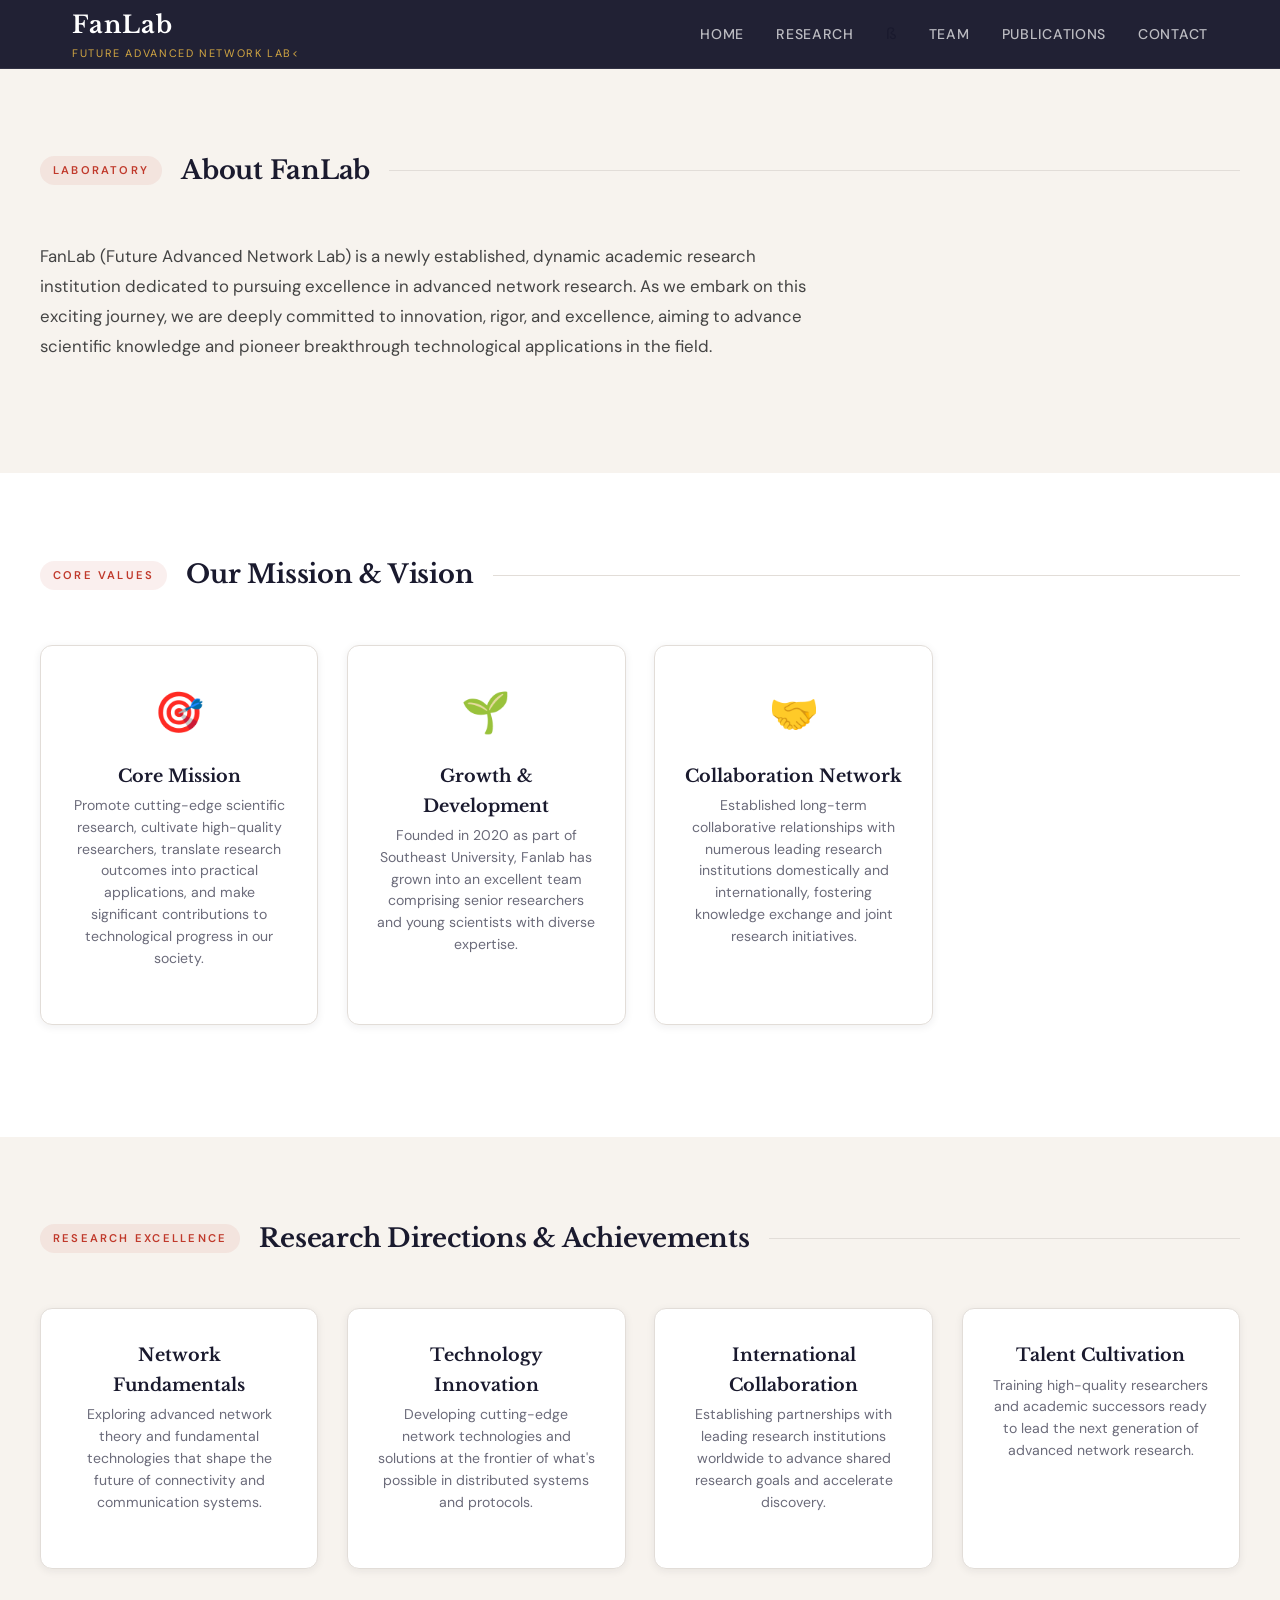
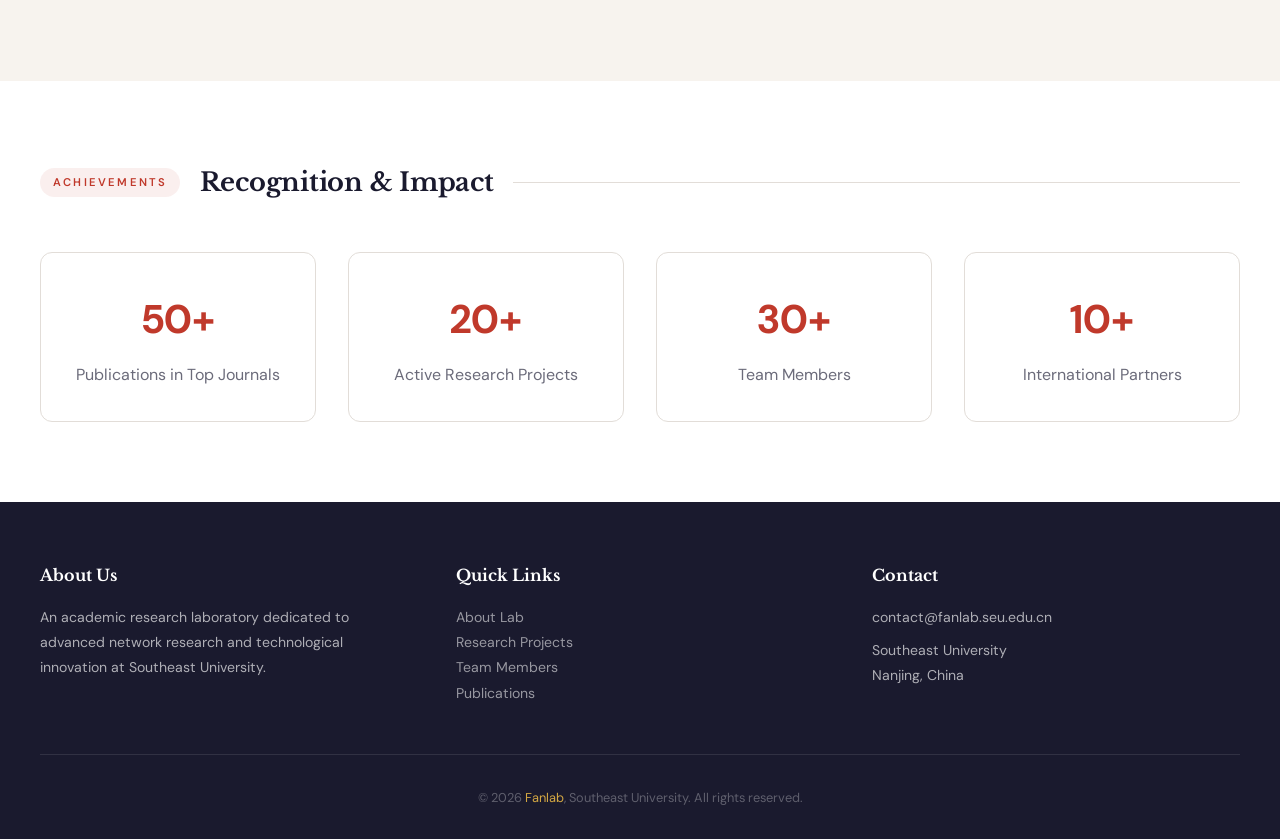
==== commit 87ca39cb: "update Website with FanLab" ====
--- a/pages/about.html
+++ b/pages/about.html
@@ -14,28 +14,19 @@
     <nav class="navbar">
         <div class="nav-container">
             <div class="logo">
-                <h1>Fanlab</h1>
-                <p class="tagline">Innovation · Research · Engineering</p>
+                <h1>FanLab</h1>
+                <p class="tagline">Future Advanced Network Lab<</p>
             </div>
             <button class="menu-toggle" id="menuToggle">☰</button>
             <ul class="nav-menu" id="navMenu">
                 <li><a href="../index.html">Home</a></li>
-                <li><a href="research.html">Research</a></li>
+                <li><a href="research.html">Research</a></li>ß
                 <li><a href="team.html">Team</a></li>
                 <li><a href="publications.html">Publications</a></li>
                 <li><a href="contact.html">Contact</a></li>
             </ul>
         </div>
     </nav>
-
-    <!-- Hero -->
-    <section class="hero">
-        <div class="hero-content">
-            <h1>About Us</h1>
-            <p>Leading the Future of Advanced Network Research</p>
-            <div class="hero-rule"></div>
-        </div>
-    </section>
 
     <!-- Main Content -->
     <main>
@@ -44,10 +35,10 @@
             <div class="container">
                 <div class="section-header">
                     <span class="label">Laboratory</span>
-                    <h2>About Fanlab</h2>
+                    <h2>About FanLab</h2>
                 </div>
                 <p style="font-size: 1.05rem; color: #444; max-width: 800px; margin-bottom: 2rem; line-height: 1.8;">
-                    Fanlab (Future Advanced Network Lab) is a newly established, dynamic academic research institution dedicated to pursuing excellence in advanced network research. As we embark on this exciting journey, we are deeply committed to innovation, rigor, and excellence, aiming to advance scientific knowledge and pioneer breakthrough technological applications in the field.                </p>
+                    FanLab (Future Advanced Network Lab) is a newly established, dynamic academic research institution dedicated to pursuing excellence in advanced network research. As we embark on this exciting journey, we are deeply committed to innovation, rigor, and excellence, aiming to advance scientific knowledge and pioneer breakthrough technological applications in the field.                </p>
             </div>
         </section>
 
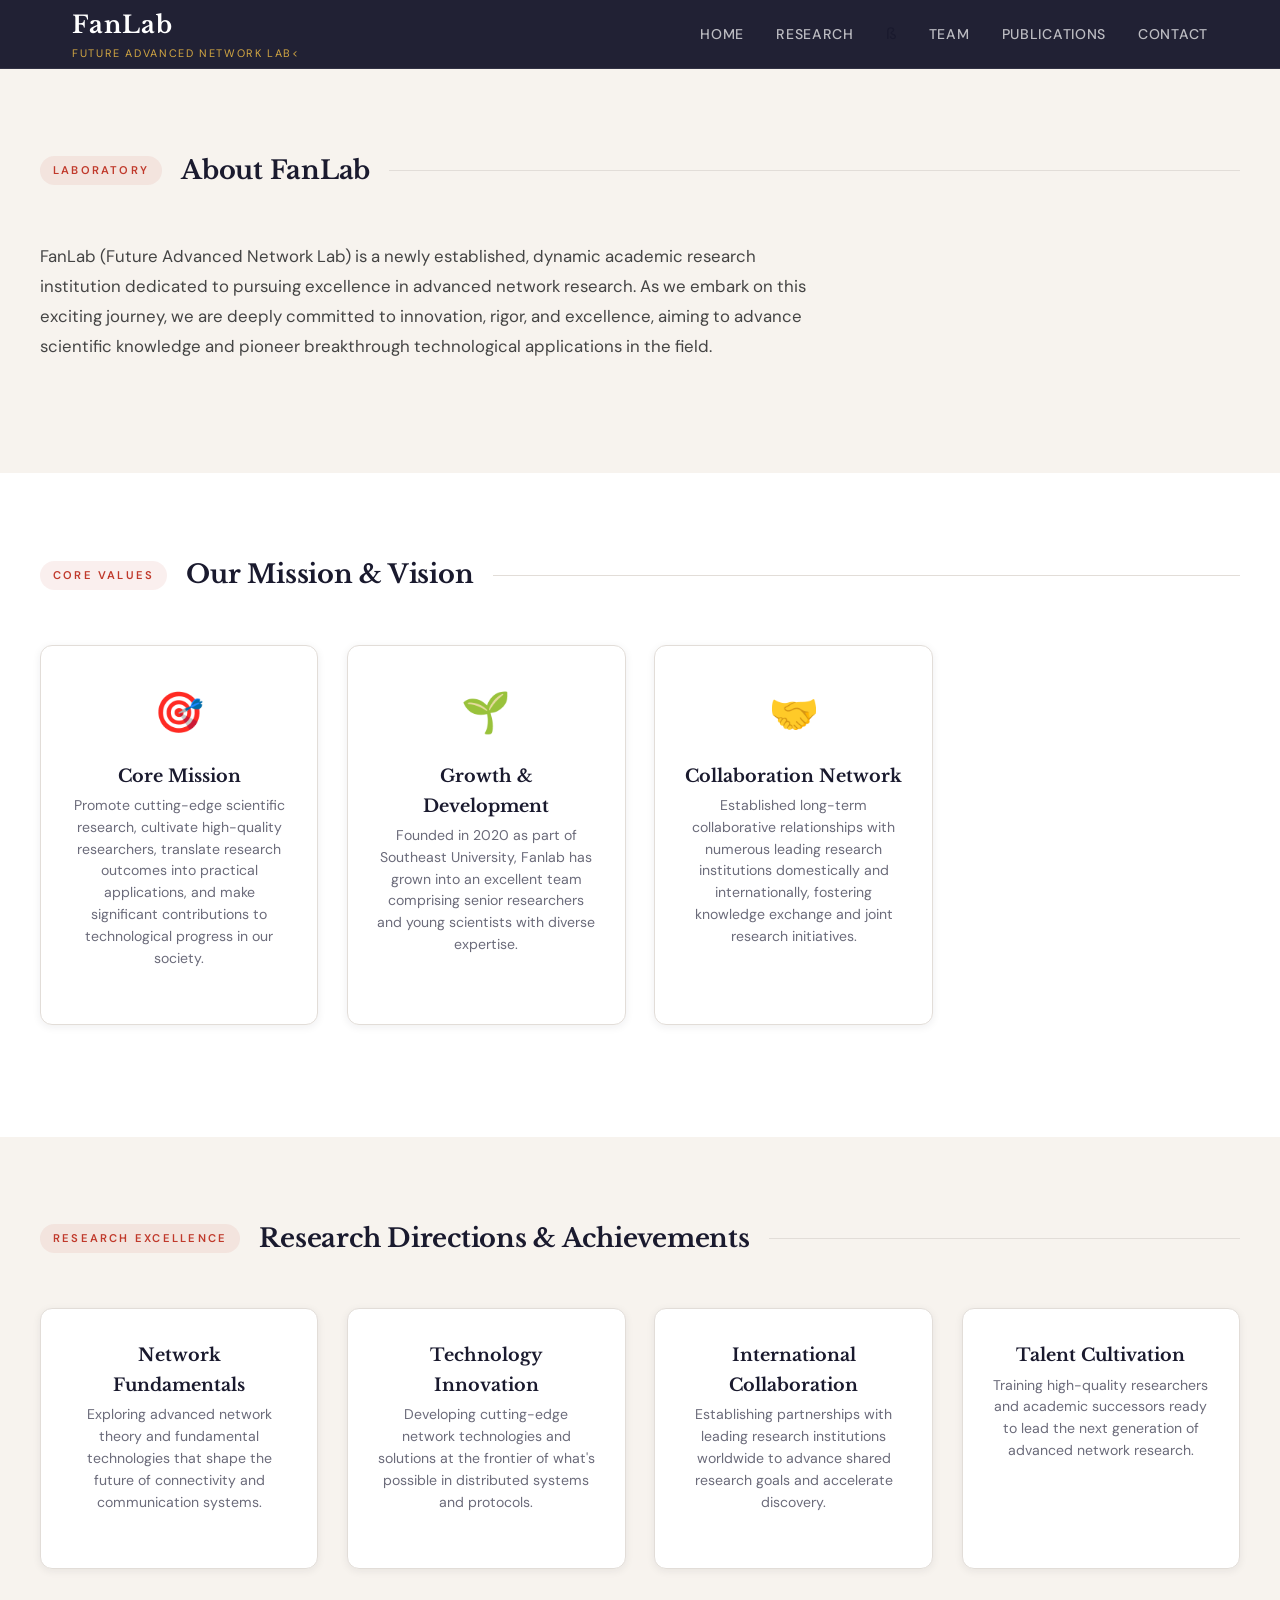
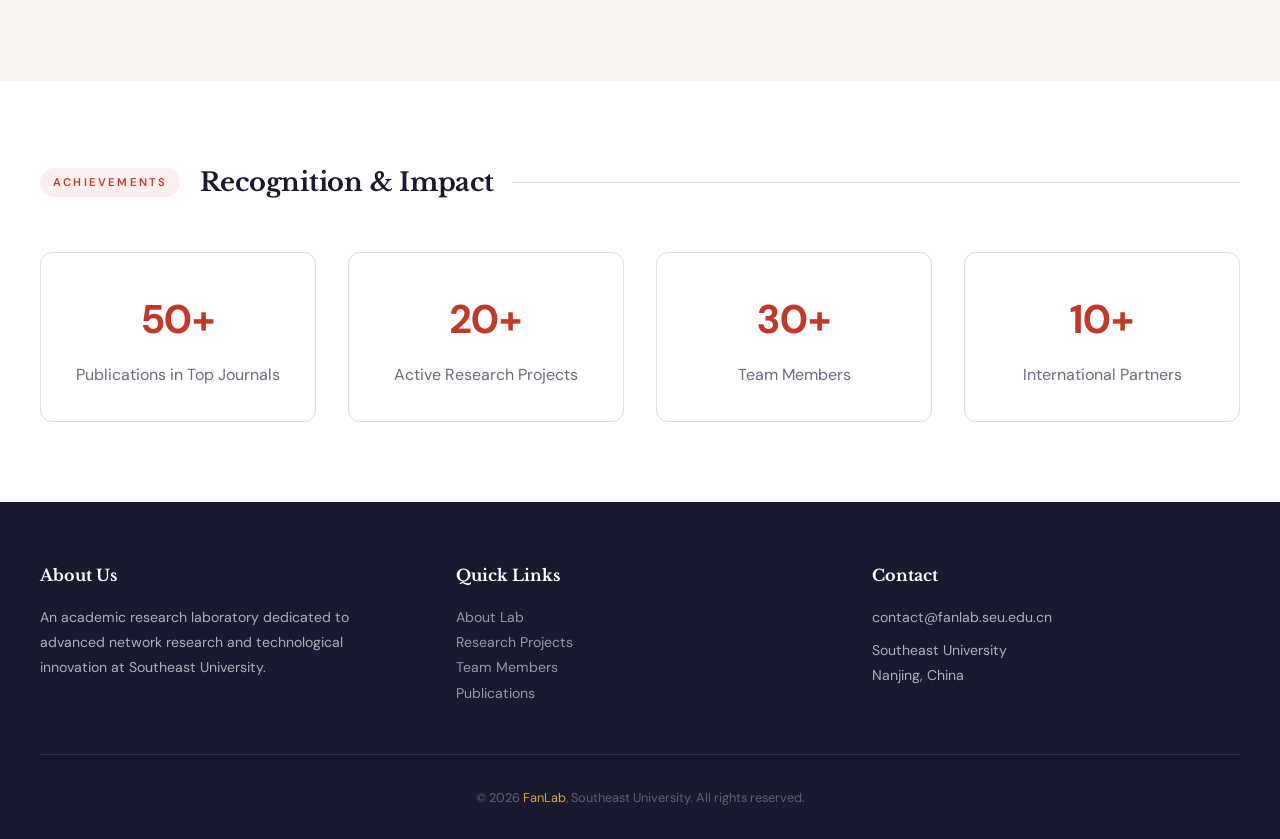
==== commit 7cf33c98: "update Website with FanLab for stu" ====
--- a/pages/about.html
+++ b/pages/about.html
@@ -150,7 +150,7 @@
                 </div>
             </div>
             <div class="footer-bottom">
-                <p>&copy; 2026 <span style="color: var(--gold);">Fanlab</span>, Southeast University. All rights reserved.</p>
+                <p>&copy; 2026 <span style="color: var(--gold);">FanLab</span>, Southeast University. All rights reserved.</p>
             </div>
         </div>
     </footer>
